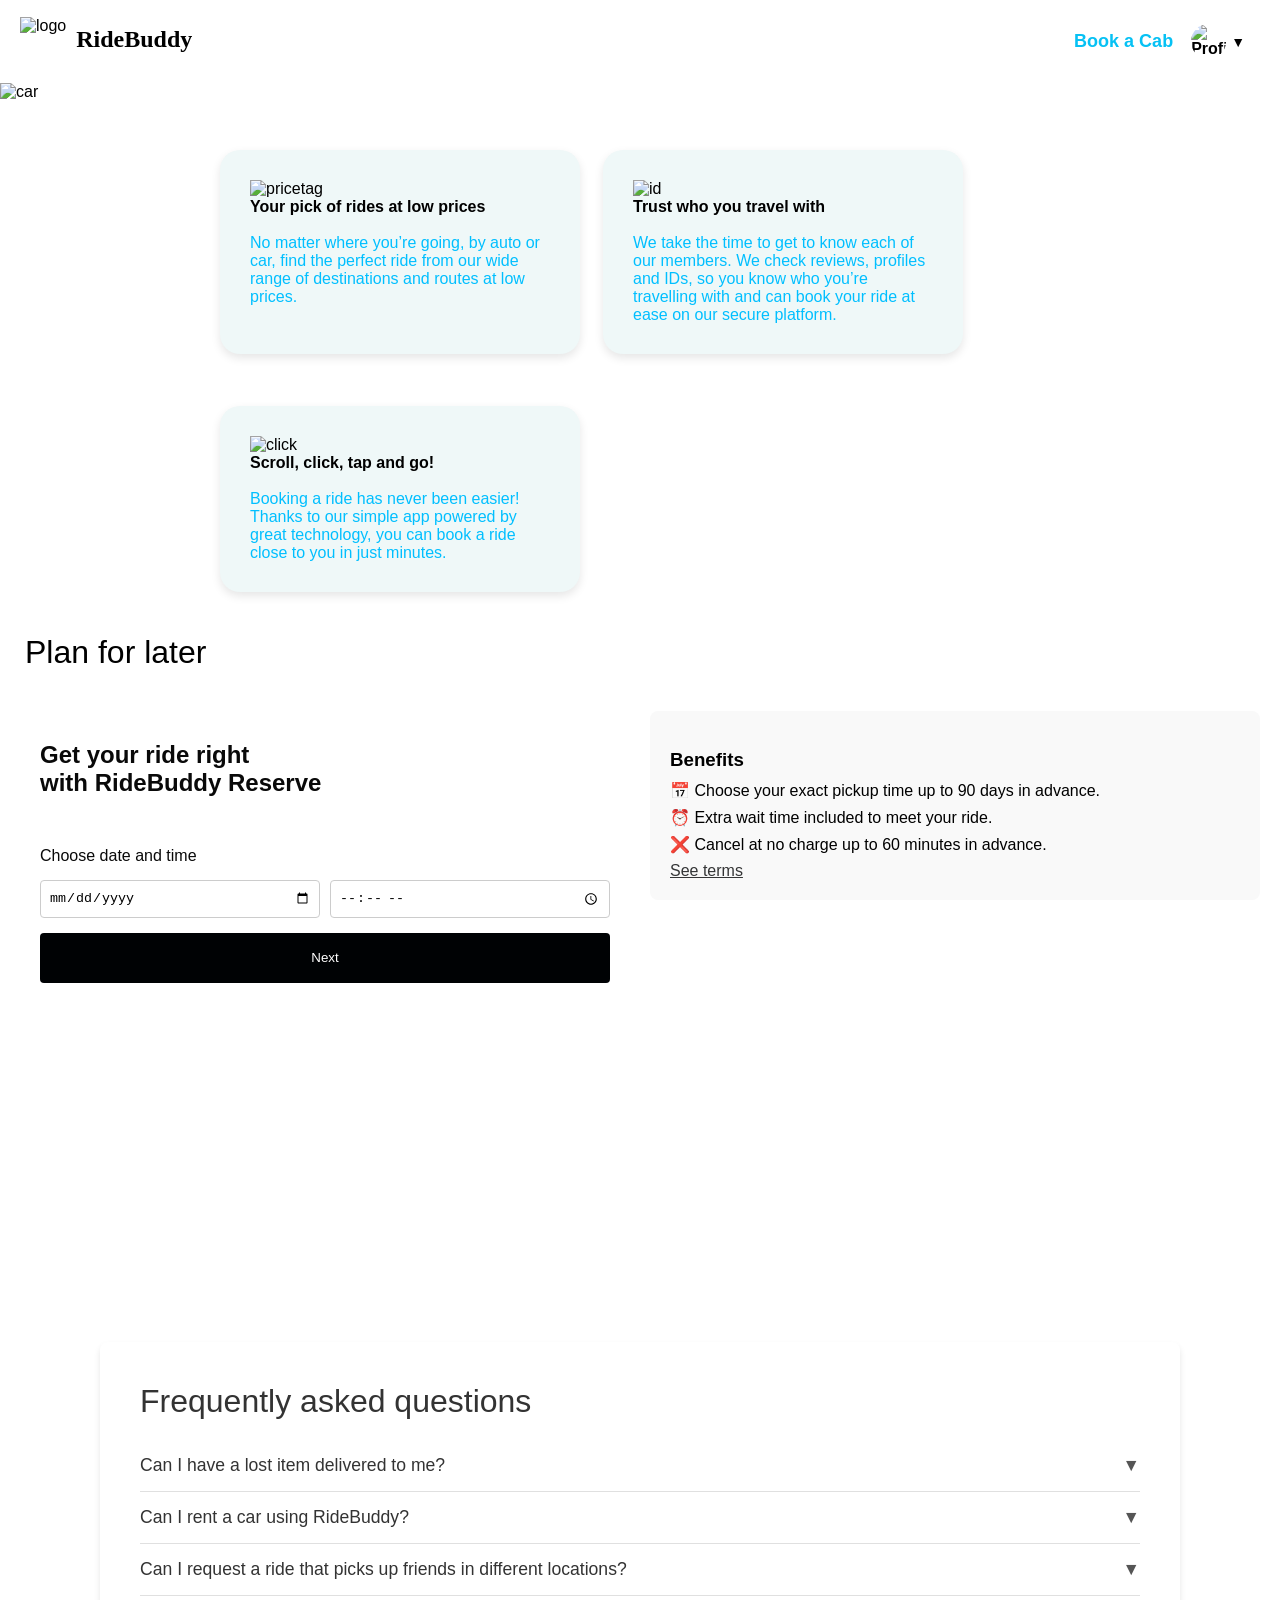
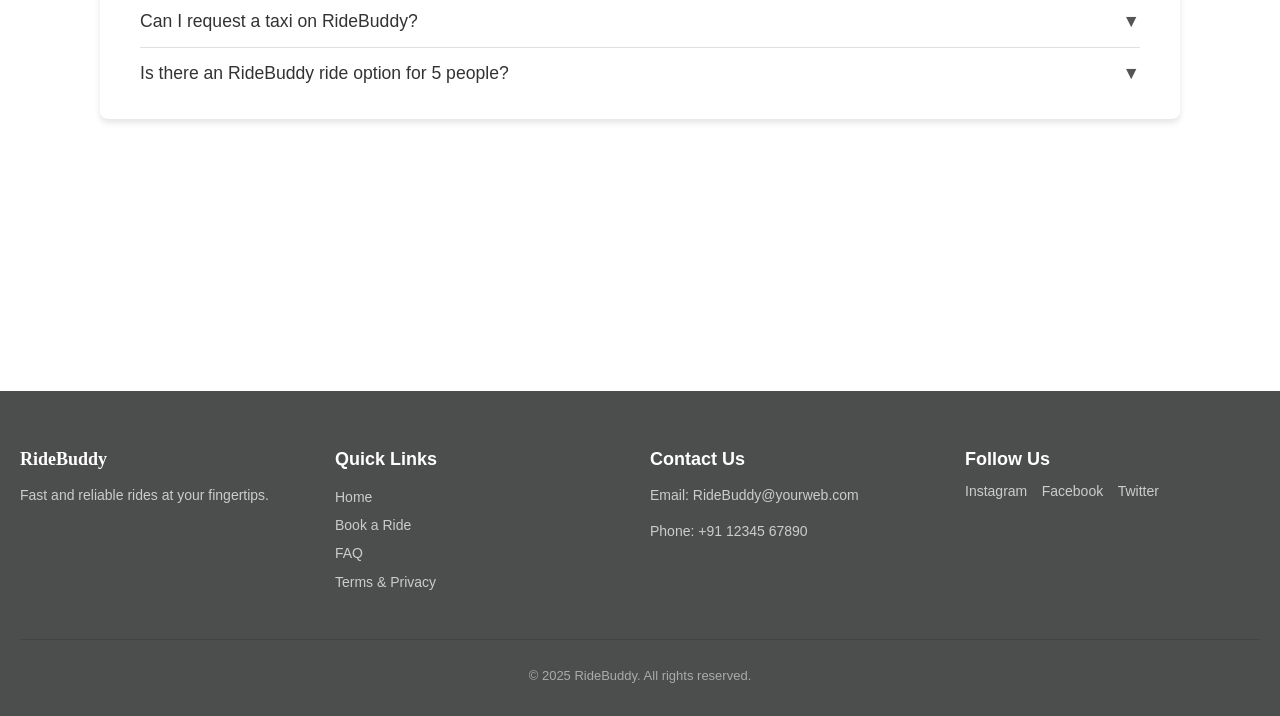
==== index.html @ 8cbb1a86 "Rename front.html to index.html" ====
<!DOCTYPE html>
<html lang="en">
<head>
    <meta charset="UTF-8">
    <meta name="viewport" content="width=device-width, initial-scale=1.0">
    <title>RideBuddy</title>
    <link rel="stylesheet" href="style.css">
    <!--porfile k liye-->
    <script>
        function toggleMenu(el) 
        {el.classList.toggle("active"); }
    </script>
    <!--plan later-->
    <script>
    function goToStep2() {
      document.getElementById("step1").style.display = "none";
      document.getElementById("step2").style.display = "block";
      document.getElementById("formTitle").innerText = "Enter your destination";
    }

    function submitForm() {
      let from = document.getElementById("from").value;
      let to = document.getElementById("to").value;
    }
  </script>
  <!--fq-->
      <script>
        function toggleAnswer(element) {
            const answer = element.nextElementSibling;
            const arrow = element.querySelector('.arrow-icon');
            
            if (answer.style.display === 'block') {
                answer.style.display = 'none';
                arrow.textContent = '▼';
            } else {
                answer.style.display = 'block';
                arrow.textContent = '▲';
            }
        }
    </script>


</head>
<body>
    <header class="header">

        <div class="logo-name">
            <img src="project images/logo1.gif" alt="logo" class="logo">
            <h1 class="app-name">RideBuddy</h1>
        </div>

        <div class="rightdiv" >
            <a href="book.html" class="bookcab">Book a Cab</a>


            
            <div class="profile" onclick="toggleMenu(this)">
                <img src="project images/profile.png" alt="Profile" class="profile-pic">
                <span class="arrow">▼</span>
                <div class="dropdown">
                    <a href="login.html">Log in <span>›</span></a>
                    <a href="signup.html">Sign up <span>›</span></a>
                </div>
            </div>

        </div>

  </header>

  <img src="project images/frontpic.jpg" alt="car" class="main-image">

    <div class="card-container">

        <div class="card">
            <div class="headline">
                <img src="project images/pricetag.png" alt="pricetag" class="s-img"><br>
                <b> Your pick of rides at low prices</b>
            </div><br>
            No matter where you’re going, by auto or car, find the perfect ride from our wide range of destinations and routes at low prices.
        </div>
        <div class="card">
            <div class="headline">
                <img src="project images/id.png" alt="id" class="s-img"><br>
                <b>Trust who you travel with</b>
            </div><br>
            We take the time to get to know each of our members. We check reviews, profiles and IDs, so you know who you’re travelling with and can book your ride at ease on our secure platform.
        </div>
        <div class="card">
            <div class="headline">
                <img src="project images/click.png" alt="click" class="s-img"><br>
                <b>Scroll, click, tap and go!</b>
            </div><br>
            Booking a ride has never been easier! Thanks to our simple app powered by great technology, you can book a ride close to you in just minutes.
        </div>
    </div>

    <!--Plan for later-->
    <h1 class="plantext">Plan for later</h1>
    <div class="container">
        <!-- Left Box -->
            <div class="form-section" id="formSection">
                <h2>Get your ride right <br> with RideBuddy Reserve</h2>
                <p id="formTitle">Choose date and time</p>
        
        <!-- Date & Time Form -->
        <div id="step1">
            <div class="input-box">
                <input type="date" id="date" >
                <input type="time" id="time" >
            </div>
                <button onclick="goToStep2()">Next</button>
        </div>

        <!-- From & To Form -->
        <div id="step2" style="display:none;">
            <div class="input-box">
                <input type="text" placeholder="From" id="from">
                <input type="text" placeholder="To" id="to">
            </div>
                <button onclick="submitForm()">Book a Ride</button>
        </div>

    </div>

        <!-- Benefits -->
        <div class="benefits">
            <h3>Benefits</h3>
            <div class="benefit-item">📅 Choose your exact pickup time up to 90 days in advance.</div>
            <div class="benefit-item">⏰ Extra wait time included to meet your ride.</div>
            <div class="benefit-item">❌ Cancel at no charge up to 60 minutes in advance.</div>
            <a href="benefitsterms.html" class="benefitterm">See terms</a>
        </div>
  </div>

<!--FAQ-->
<div class="body">
      <div class="faq-container">
        <h1>Frequently asked questions</h1>
        <div class="faq-item">
            <div class="faq-question" onclick="toggleAnswer(this)">
                <span>Can I have a lost item delivered to me?</span>
                <span class="arrow-icon">▼</span>
            </div>
            <div class="faq-answer">
                <p>Yes, you can request a lost item to be delivered to you.</p>
            </div>
        </div>
        <div class="faq-item">
            <div class="faq-question" onclick="toggleAnswer(this)">
                <span>Can I rent a car using RideBuddy?</span>
                <span class="arrow-icon">▼</span>
            </div>
            <div class="faq-answer">
                <p>No, RideBuddy has NO car rental option in select locations.</p>
            </div>
        </div>
        <div class="faq-item">
            <div class="faq-question" onclick="toggleAnswer(this)">
                <span>Can I request a ride that picks up friends in different locations?</span>
                <span class="arrow-icon">▼</span>
            </div>
            <div class="faq-answer">
                <p>Yes, you can add up to two extra stops to your trip.</p>
            </div>
        </div>
        <div class="faq-item">
            <div class="faq-question" onclick="toggleAnswer(this)">
                <span>Can I request a taxi on RideBuddy?</span>
                <span class="arrow-icon">▼</span>
            </div>
            <div class="faq-answer">
                <p>Yes, RideBuddy now offers a taxi option in many cities.</p>
            </div>
        </div>
        <div class="faq-item">
            <div class="faq-question" onclick="toggleAnswer(this)">
                <span>Is there an RideBuddy ride option for 5 people?</span>
                <span class="arrow-icon">▼</span>
            </div>
            <div class="faq-answer">
                <p>Yes, you can request an PrimeSUV for up to 6 people.</p>
            </div>
        </div>
    </div>
    </div>

<!--footer-->
    <footer>
  <div class="footer-container">
    <div class="footer-section about">
      <h3 class="footerh3">RideBuddy</h3>
      <p>Fast and reliable rides at your fingertips.</p>
    </div>

    <div class="footer-section links">
      <h3>Quick Links</h3>
      <ul>
        <li><a href="front.html">Home</a></li>
        <li><a href="book.html">Book a Ride</a></li>
        <li><a href="front.html">FAQ</a></li>
        <li><a href="terms.html">Terms & Privacy</a></li>
      </ul>
    </div>

    <div class="footer-section contact">
      <h3>Contact Us</h3>
      <p>Email: RideBuddy@yourweb.com</p>
      <p>Phone: +91 12345 67890</p>
    </div>

    <div class="footer-section social">
      <h3>Follow Us</h3>
      <div class="social-icons">
        <a >Instagram</a>
        <a >Facebook</a>
        <a >Twitter</a>
      </div>
    </div>
  </div>

  <div class="footer-bottom">
    <p>© 2025 RideBuddy. All rights reserved.</p>
  </div>
</footer>

</body>
</html>
---- style.css ----
/* General Reset */
body {
    margin: 0;
    font-family: Arial, sans-serif;
}

/* Header styling */
.header {
    display: flex;
    justify-content: space-between;
    align-items: center;
    padding: 10px 20px;
}

/* logo ka naam ride buddy aur logo */
.logo-name{
    display: flex;
    align-items: center;
}

/* Logo*/
.header .logo {
    height: 50px; /* adjust as needed */
    margin-right: 10px;
}
 
/*logo ka naam ridebuddy*/
.header .app-name {
    display:flex;
    font-size: 24px;
    font-weight: bold;
    font-family:'segoe Script';
}

/* Right button book a cab and profile*/
.header .rightdiv {
    margin-left: 10px;
    padding: 8px 15px;
    cursor: pointer;
    font-weight: bold;
    display: flex;
    gap: 18px;
    align-items: center;
}

/*book a cab button*/
.bookcab{
    color: rgb(6, 193, 244);
    text-decoration: none;
    font-size: 18px;
} 
/*profile*/
.profile {
  position: relative;
  display: flex;
  align-items: center;
  cursor: pointer;
}

.profile-pic {
  width: 35px;
  height: 35px;
  border-radius: 50%;
  margin-right: 5px;
}

.arrow {
  font-size: 14px;
  transition: transform 0.2s;
}

/* Dropdown */
.dropdown {
  display: none;
  position: absolute;
  top: 45px;
  right: 0;
  background: white;
  border: 1px solid #ccc;
  box-shadow: 0 2px 8px rgba(0,0,0,0.2);
  width: 200px;
  flex-direction: column;
}

.dropdown a {
  padding: 15px;
  text-decoration: none;
  color: black;
  display: flex;
  justify-content: space-between;
  align-items: center;
}

.dropdown a:hover {
  background: #f2f2f2;
}

.profile.active .dropdown {
  display: flex;
}

.profile.active .arrow {
  transform: rotate(180deg);
}


/* Main image below header */
.main-image {
    width: 100%;
    display: block;
}

/* Grid for the three divisions */
body > div {
    display: grid;
    grid-template-columns: repeat(3, 1fr);
    gap: 20px;
    padding: 20px;
    color:deepskyblue;
    
}

/*vo div ka image and headline*/
.headline{
    color: black;
}

/*pura div iss k indar hai */
.card-container {
  display: flex;
  flex-wrap: wrap;
  gap: 23px;
  margin-left: 200px;
}

/*headline k indar wala pic*/
.s-img{
    width: 8%;
    height: 10%;
}

/*main div tino ka*/
.card {
  background: #eff8f8;
  border-radius: 20px;
  padding: 30px;
  width: 300px;
  box-shadow: 0 4px 10px rgba(0,0,0,0.1);
  text-align: left;
  transition: transform 0.2s;
  margin-top: 29px;
}

.card:hover {
  transform: translateY(-10px);
}

/*plan later wala*/
.plantext{
  margin-left: 25px;
}
/* Container ko flex banaya */
.container {
  display: flex;
  padding: 20px;
  justify-content: space-between;
  align-items: flex-start;
  gap: 20px ;
    
}


.form-section {
  flex: 1;
  padding: 20px;
  min-height: 300px;
  color: rgb(9, 9, 9); /* taki text image ke upar dikh sake */
  background-image: url("project images/plan later.jpg"); 
  background-size: cover;
  background-position: center;
  border-radius: 8px;
}

#formTitle{
  margin-top: 50px;
}

.form-section h2,
.form-section p {
  margin: 10px 0;
}

.input-box {
  display: flex;
  flex-direction:row;
  gap: 10px;
  margin: 15px 0;
}

.input-box input {
  padding: 8px;
  border: 1px solid #ccc;
  border-radius: 4px;
  width: 100%;
}

button {
  padding: 8px 12px;
  background: #000204;
  color: white;
  border: none;
  border-radius: 4px;
  cursor: pointer;
  width: 100%;
  height: 50px;
}

/* Right box for benefits */
.benefits {
  flex: 1;
  padding: 20px;
  background: #f9f9f9;
  border-radius: 8px;
  color: black;
}

.benefits h3 {
  margin-bottom: 10px;
}

.benefit-item {
  margin: 8px 0;
}

.benefitterm:hover{
  color: black;

}
.benefitterm {
  color: #343536;
}

/*fq */
 .body{
  background-color: #ffffff;
    color: #333;
    display: flex;
    justify-content: center;
    align-items: center;
    min-height: 100vh;
    margin: 0;
    padding: 10px;
    min-height: 100vh;
 }

.faq-container {
    width: 90%;
    max-width: 1000px;
    background-color: #fff;
    padding: 20px 40px;
    border-radius: 8px;
    box-shadow: 0 4px 6px rgba(0, 0, 0, 0.1);
}

h1 {
    font-size: 2em;
    font-weight: normal;
    margin-bottom: 20px;
    text-align: left;
}

.faq-item {
    border-bottom: 1px solid #e0e0e0;
}

.faq-item:last-child {
    border-bottom: none;
}

.faq-question {
    display: flex;
    justify-content: space-between;
    align-items: center;
    padding: 15px 0;
    cursor: pointer;
    text-align: left;
    transition: background-color 0.2s ease;
}

.faq-question:hover {
    background-color: #f1f1f1;
}

.faq-question span {
    font-size: 1.1em;
}

.arrow-icon {
    font-size: 1.2em;
    color: #555;
    transition: transform 0.3s ease;
}

.faq-answer {
    display: none;
    padding: 10px 0 20px 0;
    line-height: 1.5;
    color: #666;
}

/*footer*/
footer {
  background-color: #4c4d4d;
  color: #fff;
  padding: 40px 20px 20px 20px;
  font-family: Arial, sans-serif;
}

.footer-container {
  display: flex;
  flex-wrap: wrap;
  justify-content: space-between;
  gap: 20px;
}

.footer-section {
  flex: 1 1 200px;
  min-width: 180px;
}

.footer-section h3 {
  margin-bottom: 10px;
  font-size: 18px;
}
.footerh3{
  font-family: 'segoe Script';
}
.footer-section p,
.footer-section a {
  color: #ccc;
  text-decoration: none;
  font-size: 14px;
  line-height: 1.6;
}

.footer-section a:hover {
  color: #fff;
}

.footer-section ul {
  list-style: none;
  padding: 0;
}

.footer-section ul li {
  margin-bottom: 6px;
}

.social-icons a {
  display: inline-block;
  margin-right: 10px;
  font-size: 14px;
  color: #ccc;
}

.social-icons a:hover {
  color: #fff;
}

.footer-bottom {
  text-align: center;
  margin-top: 30px;
  font-size: 13px;
  color: #aaa;
  border-top: 1px solid #444;
  padding-top: 15px;
}
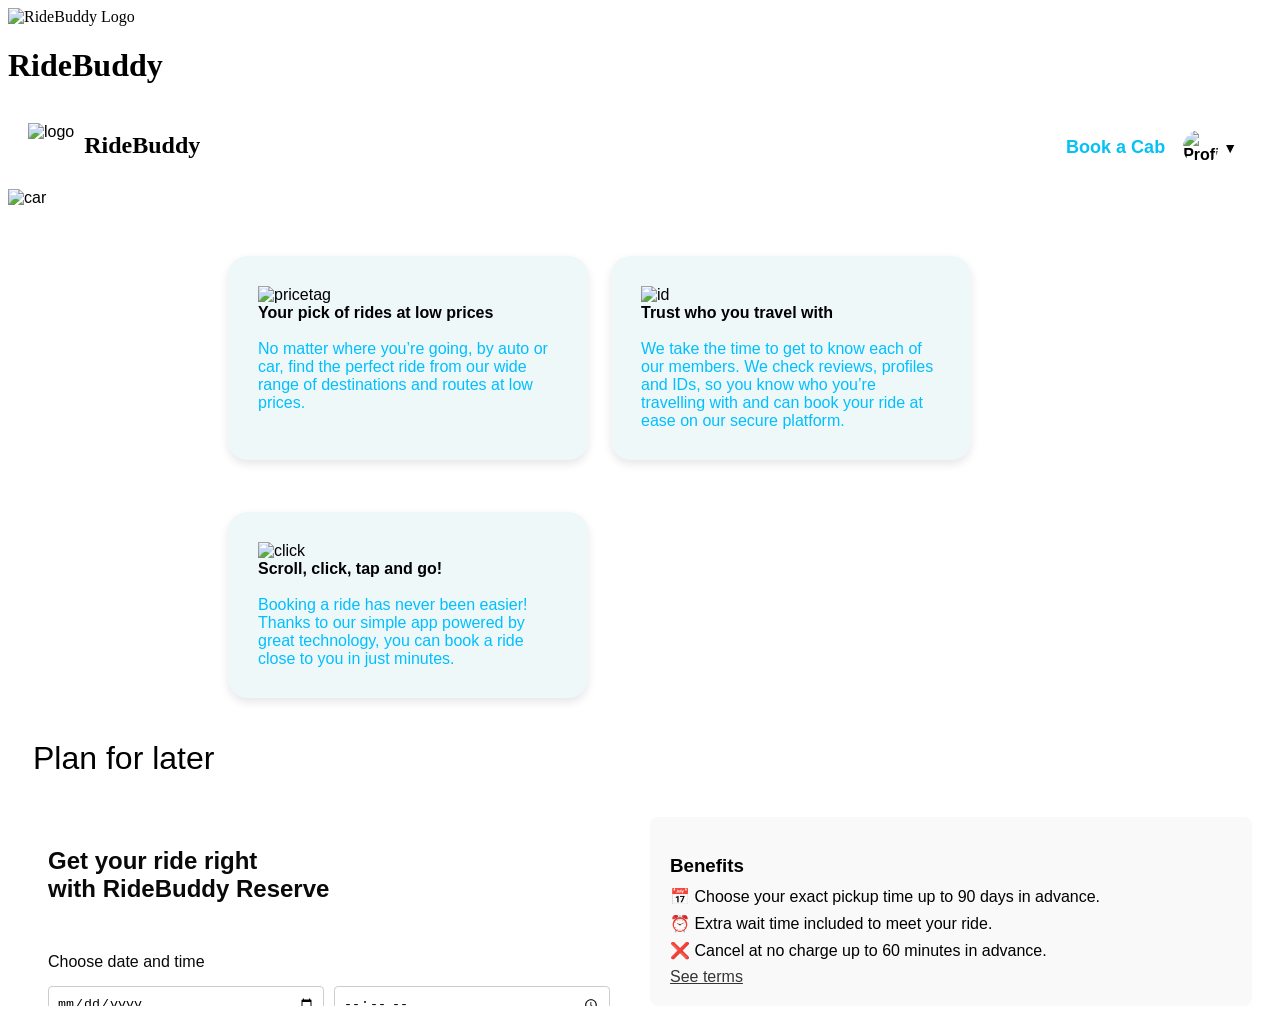
==== commit 9b345c75: "Rename splah.html to index.html" ====
--- a/index.html
+++ b/index.html
@@ -1,227 +1,29 @@
 <!DOCTYPE html>
 <html lang="en">
 <head>
-    <meta charset="UTF-8">
-    <meta name="viewport" content="width=device-width, initial-scale=1.0">
-    <title>RideBuddy</title>
-    <link rel="stylesheet" href="style.css">
-    <!--porfile k liye-->
-    <script>
-        function toggleMenu(el) 
-        {el.classList.toggle("active"); }
-    </script>
-    <!--plan later-->
-    <script>
-    function goToStep2() {
-      document.getElementById("step1").style.display = "none";
-      document.getElementById("step2").style.display = "block";
-      document.getElementById("formTitle").innerText = "Enter your destination";
-    }
-
-    function submitForm() {
-      let from = document.getElementById("from").value;
-      let to = document.getElementById("to").value;
-    }
-  </script>
-  <!--fq-->
-      <script>
-        function toggleAnswer(element) {
-            const answer = element.nextElementSibling;
-            const arrow = element.querySelector('.arrow-icon');
-            
-            if (answer.style.display === 'block') {
-                answer.style.display = 'none';
-                arrow.textContent = '▼';
-            } else {
-                answer.style.display = 'block';
-                arrow.textContent = '▲';
-            }
-        }
-    </script>
-
-
+  <meta charset="UTF-8">
+  <meta name="viewport" content="width=device-width, initial-scale=1.0">
+  <title>RideBuddy</title>
+  <link rel="stylesheet" href="splash.css">
 </head>
 <body>
-    <header class="header">
-
-        <div class="logo-name">
-            <img src="project images/logo1.gif" alt="logo" class="logo">
-            <h1 class="app-name">RideBuddy</h1>
-        </div>
-
-        <div class="rightdiv" >
-            <a href="book.html" class="bookcab">Book a Cab</a>
-
-
-            
-            <div class="profile" onclick="toggleMenu(this)">
-                <img src="project images/profile.png" alt="Profile" class="profile-pic">
-                <span class="arrow">▼</span>
-                <div class="dropdown">
-                    <a href="login.html">Log in <span>›</span></a>
-                    <a href="signup.html">Sign up <span>›</span></a>
-                </div>
-            </div>
-
-        </div>
-
-  </header>
-
-  <img src="project images/frontpic.jpg" alt="car" class="main-image">
-
-    <div class="card-container">
-
-        <div class="card">
-            <div class="headline">
-                <img src="project images/pricetag.png" alt="pricetag" class="s-img"><br>
-                <b> Your pick of rides at low prices</b>
-            </div><br>
-            No matter where you’re going, by auto or car, find the perfect ride from our wide range of destinations and routes at low prices.
-        </div>
-        <div class="card">
-            <div class="headline">
-                <img src="project images/id.png" alt="id" class="s-img"><br>
-                <b>Trust who you travel with</b>
-            </div><br>
-            We take the time to get to know each of our members. We check reviews, profiles and IDs, so you know who you’re travelling with and can book your ride at ease on our secure platform.
-        </div>
-        <div class="card">
-            <div class="headline">
-                <img src="project images/click.png" alt="click" class="s-img"><br>
-                <b>Scroll, click, tap and go!</b>
-            </div><br>
-            Booking a ride has never been easier! Thanks to our simple app powered by great technology, you can book a ride close to you in just minutes.
-        </div>
-    </div>
-
-    <!--Plan for later-->
-    <h1 class="plantext">Plan for later</h1>
-    <div class="container">
-        <!-- Left Box -->
-            <div class="form-section" id="formSection">
-                <h2>Get your ride right <br> with RideBuddy Reserve</h2>
-                <p id="formTitle">Choose date and time</p>
-        
-        <!-- Date & Time Form -->
-        <div id="step1">
-            <div class="input-box">
-                <input type="date" id="date" >
-                <input type="time" id="time" >
-            </div>
-                <button onclick="goToStep2()">Next</button>
-        </div>
-
-        <!-- From & To Form -->
-        <div id="step2" style="display:none;">
-            <div class="input-box">
-                <input type="text" placeholder="From" id="from">
-                <input type="text" placeholder="To" id="to">
-            </div>
-                <button onclick="submitForm()">Book a Ride</button>
-        </div>
-
-    </div>
-
-        <!-- Benefits -->
-        <div class="benefits">
-            <h3>Benefits</h3>
-            <div class="benefit-item">📅 Choose your exact pickup time up to 90 days in advance.</div>
-            <div class="benefit-item">⏰ Extra wait time included to meet your ride.</div>
-            <div class="benefit-item">❌ Cancel at no charge up to 60 minutes in advance.</div>
-            <a href="benefitsterms.html" class="benefitterm">See terms</a>
-        </div>
+  <!-- Splash Screen -->
+  <div class="splash" id="splash">
+    <img src="project images/logo1.gif" alt="RideBuddy Logo" class="logo">
+    <h1 class="name">RideBuddy</h1>
   </div>
 
-<!--FAQ-->
-<div class="body">
-      <div class="faq-container">
-        <h1>Frequently asked questions</h1>
-        <div class="faq-item">
-            <div class="faq-question" onclick="toggleAnswer(this)">
-                <span>Can I have a lost item delivered to me?</span>
-                <span class="arrow-icon">▼</span>
-            </div>
-            <div class="faq-answer">
-                <p>Yes, you can request a lost item to be delivered to you.</p>
-            </div>
-        </div>
-        <div class="faq-item">
-            <div class="faq-question" onclick="toggleAnswer(this)">
-                <span>Can I rent a car using RideBuddy?</span>
-                <span class="arrow-icon">▼</span>
-            </div>
-            <div class="faq-answer">
-                <p>No, RideBuddy has NO car rental option in select locations.</p>
-            </div>
-        </div>
-        <div class="faq-item">
-            <div class="faq-question" onclick="toggleAnswer(this)">
-                <span>Can I request a ride that picks up friends in different locations?</span>
-                <span class="arrow-icon">▼</span>
-            </div>
-            <div class="faq-answer">
-                <p>Yes, you can add up to two extra stops to your trip.</p>
-            </div>
-        </div>
-        <div class="faq-item">
-            <div class="faq-question" onclick="toggleAnswer(this)">
-                <span>Can I request a taxi on RideBuddy?</span>
-                <span class="arrow-icon">▼</span>
-            </div>
-            <div class="faq-answer">
-                <p>Yes, RideBuddy now offers a taxi option in many cities.</p>
-            </div>
-        </div>
-        <div class="faq-item">
-            <div class="faq-question" onclick="toggleAnswer(this)">
-                <span>Is there an RideBuddy ride option for 5 people?</span>
-                <span class="arrow-icon">▼</span>
-            </div>
-            <div class="faq-answer">
-                <p>Yes, you can request an PrimeSUV for up to 6 people.</p>
-            </div>
-        </div>
-    </div>
-    </div>
-
-<!--footer-->
-    <footer>
-  <div class="footer-container">
-    <div class="footer-section about">
-      <h3 class="footerh3">RideBuddy</h3>
-      <p>Fast and reliable rides at your fingertips.</p>
-    </div>
-
-    <div class="footer-section links">
-      <h3>Quick Links</h3>
-      <ul>
-        <li><a href="front.html">Home</a></li>
-        <li><a href="book.html">Book a Ride</a></li>
-        <li><a href="front.html">FAQ</a></li>
-        <li><a href="terms.html">Terms & Privacy</a></li>
-      </ul>
-    </div>
-
-    <div class="footer-section contact">
-      <h3>Contact Us</h3>
-      <p>Email: RideBuddy@yourweb.com</p>
-      <p>Phone: +91 12345 67890</p>
-    </div>
-
-    <div class="footer-section social">
-      <h3>Follow Us</h3>
-      <div class="social-icons">
-        <a >Instagram</a>
-        <a >Facebook</a>
-        <a >Twitter</a>
-      </div>
-    </div>
+  <!-- Main Content (hidden by default) -->
+  <div class="main-content" id="main">
+    <iframe src="front.html" frameborder="0" style="width:100%; height:100vh;"></iframe>
   </div>
 
-  <div class="footer-bottom">
-    <p>© 2025 RideBuddy. All rights reserved.</p>
-  </div>
-</footer>
-
+  <script>
+    // Hide splash after 4 sec
+    setTimeout(() => {
+      document.getElementById("splash").style.display = "none";
+      document.getElementById("main").style.display = "block";
+    }, 4000);
+  </script>
 </body>
 </html>
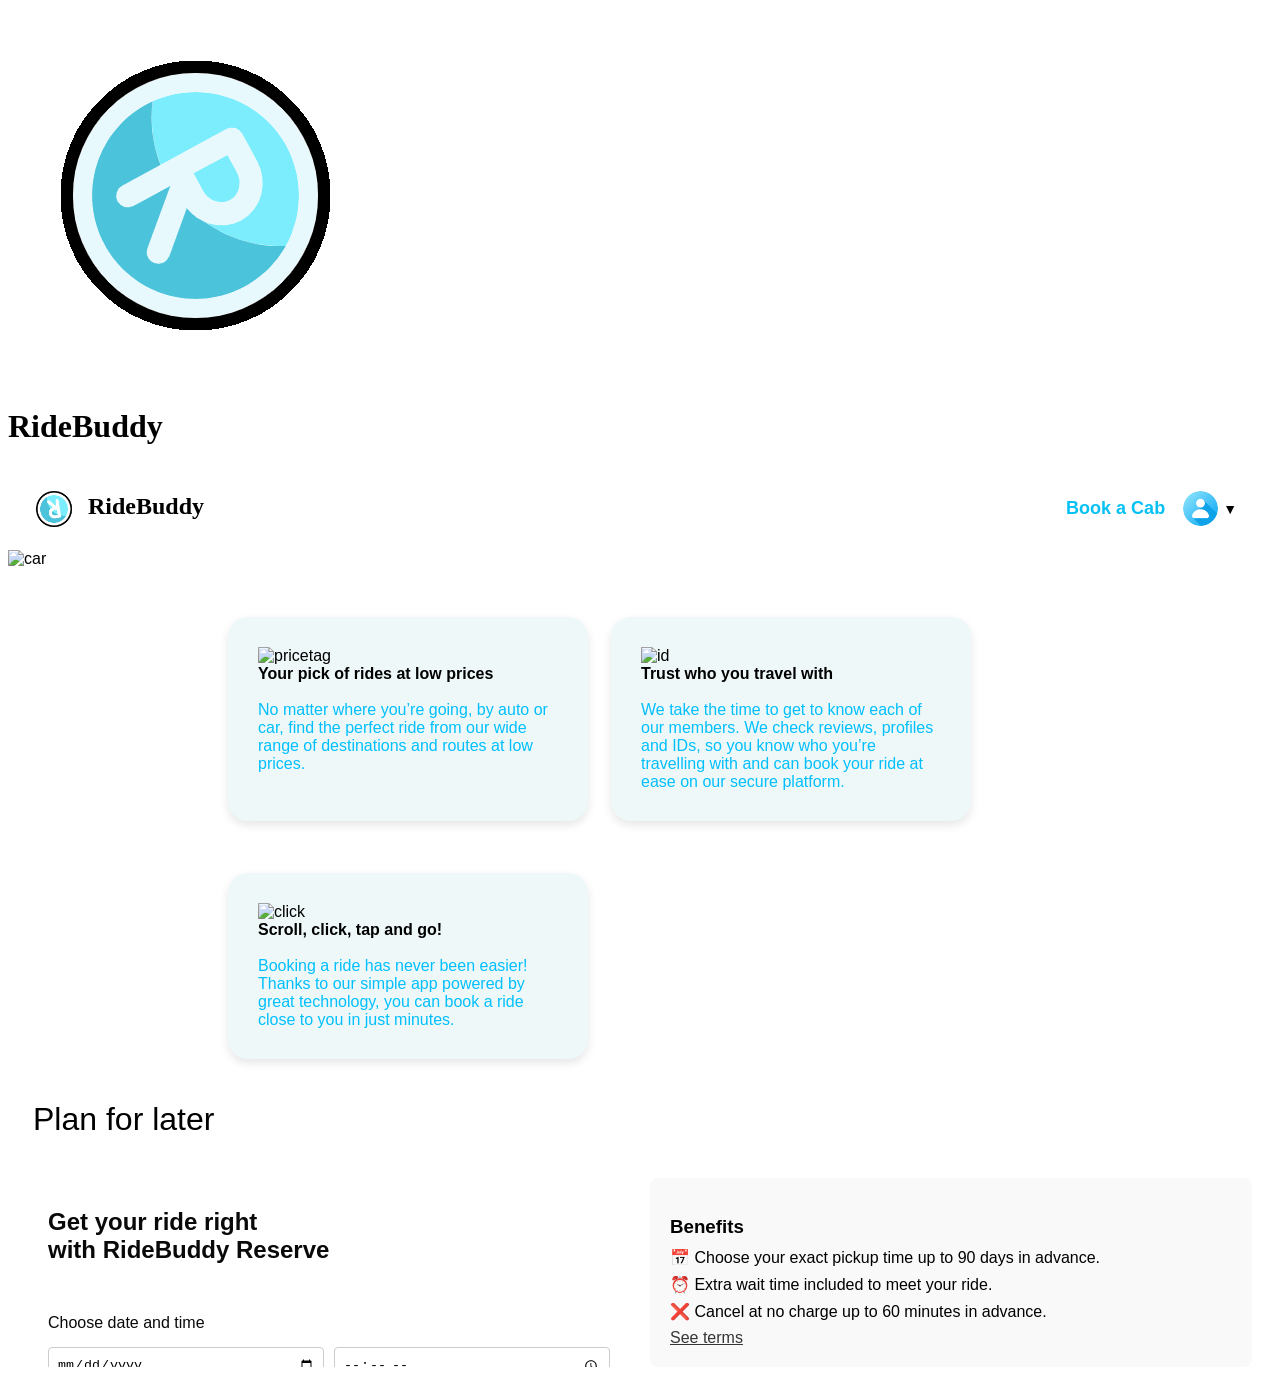
==== commit d7966137: "Update index.html" ====
--- a/index.html
+++ b/index.html
@@ -9,7 +9,7 @@
 <body>
   <!-- Splash Screen -->
   <div class="splash" id="splash">
-    <img src="project images/logo1.gif" alt="RideBuddy Logo" class="logo">
+    <img src="logo1.gif" alt="RideBuddy Logo" class="logo">
     <h1 class="name">RideBuddy</h1>
   </div>
 
